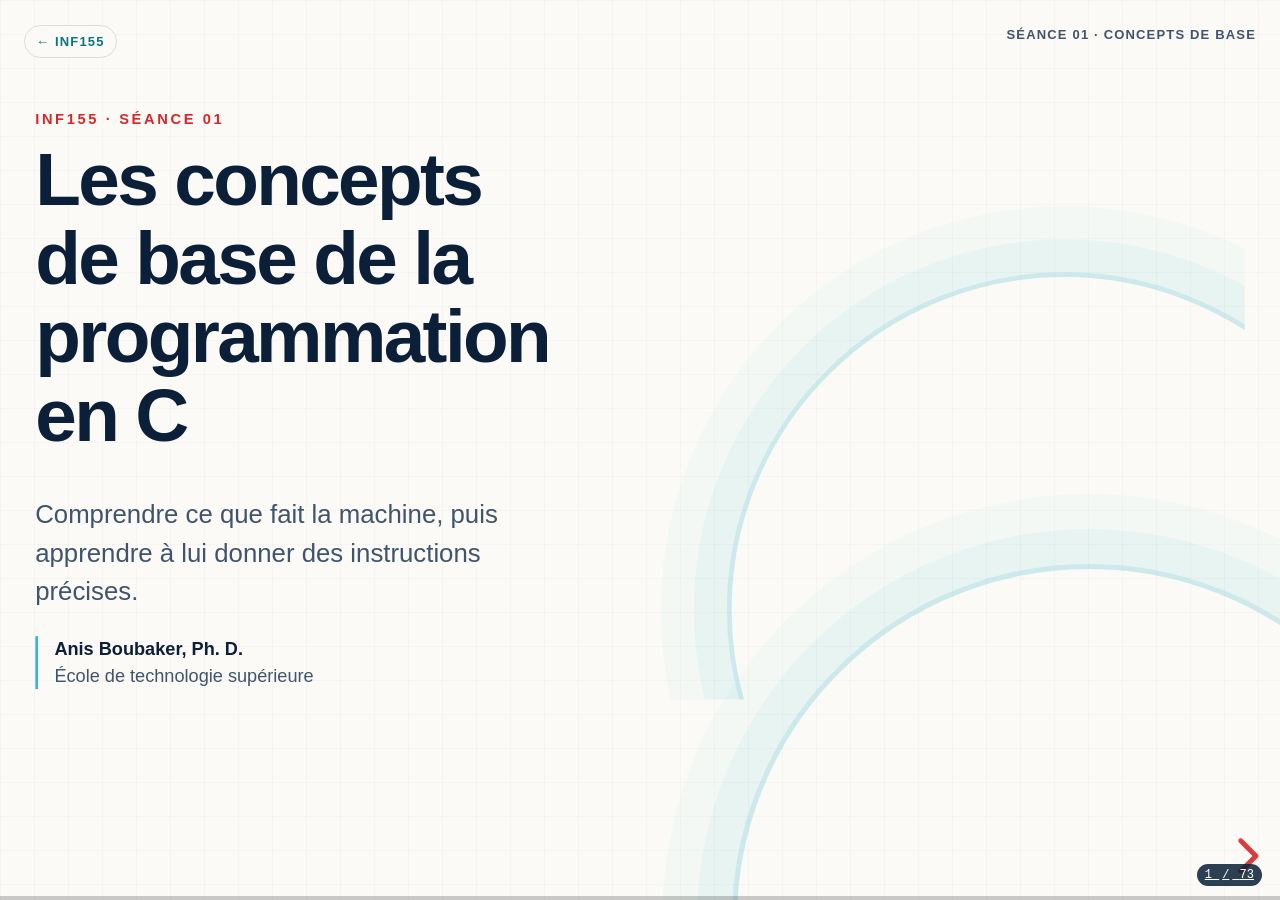
==== diapos/cours01/index.html @ be9556c0 "Publier les diapositives INF155 avec Reveal.js" ====
<!doctype html>
<html lang="fr-CA">
  <head>
    <meta charset="utf-8">
    <meta name="viewport" content="width=device-width, initial-scale=1.0, maximum-scale=1.0, user-scalable=no">
    <meta name="description" content="INF155 — Séance 1 : concepts de base de la programmation en C.">
    <title>INF155 · Séance 1 · Concepts de base</title>

    <link rel="stylesheet" href="../../vendor/reveal/reset.css">
    <link rel="stylesheet" href="../../vendor/reveal/reveal.css">
    <link rel="stylesheet" href="../../vendor/reveal/plugin/highlight/monokai.css">
    <link rel="stylesheet" href="../../css/inf155.css">
  </head>
  <body class="deck-shell" data-course="INF155" data-session="Séance 1">
    <div class="reveal">
      <a class="deck-home" href="../../" aria-label="Retour à la liste des cours">
        <span aria-hidden="true">←</span> INF155
      </a>
      <div class="deck-label" aria-hidden="true">Séance 01 · Concepts de base</div>

      <div class="slides">
        <section data-markdown="slides/00-introduction.md" data-separator="^\r?\n---\r?\n$" data-separator-vertical="$x" data-separator-notes="^Notes?:"></section>
        <section data-markdown="slides/01-architecture.md" data-separator="^\r?\n---\r?\n$" data-separator-vertical="$x" data-separator-notes="^Notes?:"></section>
        <section data-markdown="slides/02-programmes.md" data-separator="^\r?\n---\r?\n$" data-separator-vertical="$x" data-separator-notes="^Notes?:"></section>
        <section data-markdown="slides/03-premier-programme.md" data-separator="^\r?\n---\r?\n$" data-separator-vertical="$x" data-separator-notes="^Notes?:"></section>
        <section data-markdown="slides/04-preprocesseur-commentaires.md" data-separator="^\r?\n---\r?\n$" data-separator-vertical="$x" data-separator-notes="^Notes?:"></section>
        <section data-markdown="slides/05-variables-types.md" data-separator="^\r?\n---\r?\n$" data-separator-vertical="$x" data-separator-notes="^Notes?:"></section>
        <section data-markdown="slides/06-entrees-sorties.md" data-separator="^\r?\n---\r?\n$" data-separator-vertical="$x" data-separator-notes="^Notes?:"></section>
      </div>
    </div>

    <script src="../../vendor/reveal/reveal.js"></script>
    <script src="../../vendor/reveal/plugin/markdown/markdown.js"></script>
    <script src="../../vendor/reveal/plugin/highlight/highlight.js"></script>
    <script src="../../vendor/reveal/plugin/notes/notes.js"></script>
    <script src="../../vendor/reveal/plugin/search/search.js"></script>
    <script src="../../vendor/reveal/plugin/zoom/zoom.js"></script>
    <script src="../../js/inf155.js"></script>
  </body>
</html>
---- vendor/reveal/reveal.css ----
/*!
* reveal.js 4.4.0
* https://revealjs.com
* MIT licensed
*
* Copyright (C) 2011-2023 Hakim El Hattab, https://hakim.se
*/
.reveal .r-stretch,.reveal .stretch{max-width:none;max-height:none}.reveal pre.r-stretch code,.reveal pre.stretch code{height:100%;max-height:100%;box-sizing:border-box}.reveal .r-fit-text{display:inline-block;white-space:nowrap}.reveal .r-stack{display:grid}.reveal .r-stack>*{grid-area:1/1;margin:auto}.reveal .r-hstack,.reveal .r-vstack{display:flex}.reveal .r-hstack img,.reveal .r-hstack video,.reveal .r-vstack img,.reveal .r-vstack video{min-width:0;min-height:0;object-fit:contain}.reveal .r-vstack{flex-direction:column;align-items:center;justify-content:center}.reveal .r-hstack{flex-direction:row;align-items:center;justify-content:center}.reveal .items-stretch{align-items:stretch}.reveal .items-start{align-items:flex-start}.reveal .items-center{align-items:center}.reveal .items-end{align-items:flex-end}.reveal .justify-between{justify-content:space-between}.reveal .justify-around{justify-content:space-around}.reveal .justify-start{justify-content:flex-start}.reveal .justify-center{justify-content:center}.reveal .justify-end{justify-content:flex-end}html.reveal-full-page{width:100%;height:100%;height:100vh;height:calc(var(--vh,1vh) * 100);overflow:hidden}.reveal-viewport{height:100%;overflow:hidden;position:relative;line-height:1;margin:0;background-color:#fff;color:#000}.reveal-viewport:fullscreen{top:0!important;left:0!important;width:100%!important;height:100%!important;transform:none!important}.reveal .slides section .fragment{opacity:0;visibility:hidden;transition:all .2s ease;will-change:opacity}.reveal .slides section .fragment.visible{opacity:1;visibility:inherit}.reveal .slides section .fragment.disabled{transition:none}.reveal .slides section .fragment.grow{opacity:1;visibility:inherit}.reveal .slides section .fragment.grow.visible{transform:scale(1.3)}.reveal .slides section .fragment.shrink{opacity:1;visibility:inherit}.reveal .slides section .fragment.shrink.visible{transform:scale(.7)}.reveal .slides section .fragment.zoom-in{transform:scale(.1)}.reveal .slides section .fragment.zoom-in.visible{transform:none}.reveal .slides section .fragment.fade-out{opacity:1;visibility:inherit}.reveal .slides section .fragment.fade-out.visible{opacity:0;visibility:hidden}.reveal .slides section .fragment.semi-fade-out{opacity:1;visibility:inherit}.reveal .slides section .fragment.semi-fade-out.visible{opacity:.5;visibility:inherit}.reveal .slides section .fragment.strike{opacity:1;visibility:inherit}.reveal .slides section .fragment.strike.visible{text-decoration:line-through}.reveal .slides section .fragment.fade-up{transform:translate(0,40px)}.reveal .slides section .fragment.fade-up.visible{transform:translate(0,0)}.reveal .slides section .fragment.fade-down{transform:translate(0,-40px)}.reveal .slides section .fragment.fade-down.visible{transform:translate(0,0)}.reveal .slides section .fragment.fade-right{transform:translate(-40px,0)}.reveal .slides section .fragment.fade-right.visible{transform:translate(0,0)}.reveal .slides section .fragment.fade-left{transform:translate(40px,0)}.reveal .slides section .fragment.fade-left.visible{transform:translate(0,0)}.reveal .slides section .fragment.current-visible,.reveal .slides section .fragment.fade-in-then-out{opacity:0;visibility:hidden}.reveal .slides section .fragment.current-visible.current-fragment,.reveal .slides section .fragment.fade-in-then-out.current-fragment{opacity:1;visibility:inherit}.reveal .slides section .fragment.fade-in-then-semi-out{opacity:0;visibility:hidden}.reveal .slides section .fragment.fade-in-then-semi-out.visible{opacity:.5;visibility:inherit}.reveal .slides section .fragment.fade-in-then-semi-out.current-fragment{opacity:1;visibility:inherit}.reveal .slides section .fragment.highlight-blue,.reveal .slides section .fragment.highlight-current-blue,.reveal .slides section .fragment.highlight-current-green,.reveal .slides section .fragment.highlight-current-red,.reveal .slides section .fragment.highlight-green,.reveal .slides section .fragment.highlight-red{opacity:1;visibility:inherit}.reveal .slides section .fragment.highlight-red.visible{color:#ff2c2d}.reveal .slides section .fragment.highlight-green.visible{color:#17ff2e}.reveal .slides section .fragment.highlight-blue.visible{color:#1b91ff}.reveal .slides section .fragment.highlight-current-red.current-fragment{color:#ff2c2d}.reveal .slides section .fragment.highlight-current-green.current-fragment{color:#17ff2e}.reveal .slides section .fragment.highlight-current-blue.current-fragment{color:#1b91ff}.reveal:after{content:"";font-style:italic}.reveal iframe{z-index:1}.reveal a{position:relative}@keyframes bounce-right{0%,10%,25%,40%,50%{transform:translateX(0)}20%{transform:translateX(10px)}30%{transform:translateX(-5px)}}@keyframes bounce-left{0%,10%,25%,40%,50%{transform:translateX(0)}20%{transform:translateX(-10px)}30%{transform:translateX(5px)}}@keyframes bounce-down{0%,10%,25%,40%,50%{transform:translateY(0)}20%{transform:translateY(10px)}30%{transform:translateY(-5px)}}.reveal .controls{display:none;position:absolute;top:auto;bottom:12px;right:12px;left:auto;z-index:11;color:#000;pointer-events:none;font-size:10px}.reveal .controls button{position:absolute;padding:0;background-color:transparent;border:0;outline:0;cursor:pointer;color:currentColor;transform:scale(.9999);transition:color .2s ease,opacity .2s ease,transform .2s ease;z-index:2;pointer-events:auto;font-size:inherit;visibility:hidden;opacity:0;-webkit-appearance:none;-webkit-tap-highlight-color:transparent}.reveal .controls .controls-arrow:after,.reveal .controls .controls-arrow:before{content:"";position:absolute;top:0;left:0;width:2.6em;height:.5em;border-radius:.25em;background-color:currentColor;transition:all .15s ease,background-color .8s ease;transform-origin:.2em 50%;will-change:transform}.reveal .controls .controls-arrow{position:relative;width:3.6em;height:3.6em}.reveal .controls .controls-arrow:before{transform:translateX(.5em) translateY(1.55em) rotate(45deg)}.reveal .controls .controls-arrow:after{transform:translateX(.5em) translateY(1.55em) rotate(-45deg)}.reveal .controls .controls-arrow:hover:before{transform:translateX(.5em) translateY(1.55em) rotate(40deg)}.reveal .controls .controls-arrow:hover:after{transform:translateX(.5em) translateY(1.55em) rotate(-40deg)}.reveal .controls .controls-arrow:active:before{transform:translateX(.5em) translateY(1.55em) rotate(36deg)}.reveal .controls .controls-arrow:active:after{transform:translateX(.5em) translateY(1.55em) rotate(-36deg)}.reveal .controls .navigate-left{right:6.4em;bottom:3.2em;transform:translateX(-10px)}.reveal .controls .navigate-left.highlight{animation:bounce-left 2s 50 both ease-out}.reveal .controls .navigate-right{right:0;bottom:3.2em;transform:translateX(10px)}.reveal .controls .navigate-right .controls-arrow{transform:rotate(180deg)}.reveal .controls .navigate-right.highlight{animation:bounce-right 2s 50 both ease-out}.reveal .controls .navigate-up{right:3.2em;bottom:6.4em;transform:translateY(-10px)}.reveal .controls .navigate-up .controls-arrow{transform:rotate(90deg)}.reveal .controls .navigate-down{right:3.2em;bottom:-1.4em;padding-bottom:1.4em;transform:translateY(10px)}.reveal .controls .navigate-down .controls-arrow{transform:rotate(-90deg)}.reveal .controls .navigate-down.highlight{animation:bounce-down 2s 50 both ease-out}.reveal .controls[data-controls-back-arrows=faded] .navigate-up.enabled{opacity:.3}.reveal .controls[data-controls-back-arrows=faded] .navigate-up.enabled:hover{opacity:1}.reveal .controls[data-controls-back-arrows=hidden] .navigate-up.enabled{opacity:0;visibility:hidden}.reveal .controls .enabled{visibility:visible;opacity:.9;cursor:pointer;transform:none}.reveal .controls .enabled.fragmented{opacity:.5}.reveal .controls .enabled.fragmented:hover,.reveal .controls .enabled:hover{opacity:1}.reveal:not(.rtl) .controls[data-controls-back-arrows=faded] .navigate-left.enabled{opacity:.3}.reveal:not(.rtl) .controls[data-controls-back-arrows=faded] .navigate-left.enabled:hover{opacity:1}.reveal:not(.rtl) .controls[data-controls-back-arrows=hidden] .navigate-left.enabled{opacity:0;visibility:hidden}.reveal.rtl .controls[data-controls-back-arrows=faded] .navigate-right.enabled{opacity:.3}.reveal.rtl .controls[data-controls-back-arrows=faded] .navigate-right.enabled:hover{opacity:1}.reveal.rtl .controls[data-controls-back-arrows=hidden] .navigate-right.enabled{opacity:0;visibility:hidden}.reveal[data-navigation-mode=linear].has-horizontal-slides .navigate-down,.reveal[data-navigation-mode=linear].has-horizontal-slides .navigate-up{display:none}.reveal:not(.has-vertical-slides) .controls .navigate-left,.reveal[data-navigation-mode=linear].has-horizontal-slides .navigate-left{bottom:1.4em;right:5.5em}.reveal:not(.has-vertical-slides) .controls .navigate-right,.reveal[data-navigation-mode=linear].has-horizontal-slides .navigate-right{bottom:1.4em;right:.5em}.reveal:not(.has-horizontal-slides) .controls .navigate-up{right:1.4em;bottom:5em}.reveal:not(.has-horizontal-slides) .controls .navigate-down{right:1.4em;bottom:.5em}.reveal.has-dark-background .controls{color:#fff}.reveal.has-light-background .controls{color:#000}.reveal.no-hover .controls .controls-arrow:active:before,.reveal.no-hover .controls .controls-arrow:hover:before{transform:translateX(.5em) translateY(1.55em) rotate(45deg)}.reveal.no-hover .controls .controls-arrow:active:after,.reveal.no-hover .controls .controls-arrow:hover:after{transform:translateX(.5em) translateY(1.55em) rotate(-45deg)}@media screen and (min-width:500px){.reveal .controls[data-controls-layout=edges]{top:0;right:0;bottom:0;left:0}.reveal .controls[data-controls-layout=edges] .navigate-down,.reveal .controls[data-controls-layout=edges] .navigate-left,.reveal .controls[data-controls-layout=edges] .navigate-right,.reveal .controls[data-controls-layout=edges] .navigate-up{bottom:auto;right:auto}.reveal .controls[data-controls-layout=edges] .navigate-left{top:50%;left:.8em;margin-top:-1.8em}.reveal .controls[data-controls-layout=edges] .navigate-right{top:50%;right:.8em;margin-top:-1.8em}.reveal .controls[data-controls-layout=edges] .navigate-up{top:.8em;left:50%;margin-left:-1.8em}.reveal .controls[data-controls-layout=edges] .navigate-down{bottom:-.3em;left:50%;margin-left:-1.8em}}.reveal .progress{position:absolute;display:none;height:3px;width:100%;bottom:0;left:0;z-index:10;background-color:rgba(0,0,0,.2);color:#fff}.reveal .progress:after{content:"";display:block;position:absolute;height:10px;width:100%;top:-10px}.reveal .progress span{display:block;height:100%;width:100%;background-color:currentColor;transition:transform .8s cubic-bezier(.26,.86,.44,.985);transform-origin:0 0;transform:scaleX(0)}.reveal .slide-number{position:absolute;display:block;right:8px;bottom:8px;z-index:31;font-family:Helvetica,sans-serif;font-size:12px;line-height:1;color:#fff;background-color:rgba(0,0,0,.4);padding:5px}.reveal .slide-number a{color:currentColor}.reveal .slide-number-delimiter{margin:0 3px}.reveal{position:relative;width:100%;height:100%;overflow:hidden;touch-action:pinch-zoom}.reveal.embedded{touch-action:pan-y}.reveal .slides{position:absolute;width:100%;height:100%;top:0;right:0;bottom:0;left:0;margin:auto;pointer-events:none;overflow:visible;z-index:1;text-align:center;perspective:600px;perspective-origin:50% 40%}.reveal .slides>section{perspective:600px}.reveal .slides>section,.reveal .slides>section>section{display:none;position:absolute;width:100%;pointer-events:auto;z-index:10;transform-style:flat;transition:transform-origin .8s cubic-bezier(.26,.86,.44,.985),transform .8s cubic-bezier(.26,.86,.44,.985),visibility .8s cubic-bezier(.26,.86,.44,.985),opacity .8s cubic-bezier(.26,.86,.44,.985)}.reveal[data-transition-speed=fast] .slides section{transition-duration:.4s}.reveal[data-transition-speed=slow] .slides section{transition-duration:1.2s}.reveal .slides section[data-transition-speed=fast]{transition-duration:.4s}.reveal .slides section[data-transition-speed=slow]{transition-duration:1.2s}.reveal .slides>section.stack{padding-top:0;padding-bottom:0;pointer-events:none;height:100%}.reveal .slides>section.present,.reveal .slides>section>section.present{display:block;z-index:11;opacity:1}.reveal .slides>section:empty,.reveal .slides>section>section:empty,.reveal .slides>section>section[data-background-interactive],.reveal .slides>section[data-background-interactive]{pointer-events:none}.reveal.center,.reveal.center .slides,.reveal.center .slides section{min-height:0!important}.reveal .slides>section:not(.present),.reveal .slides>section>section:not(.present){pointer-events:none}.reveal.overview .slides>section,.reveal.overview .slides>section>section{pointer-events:auto}.reveal .slides>section.future,.reveal .slides>section.future>section,.reveal .slides>section.past,.reveal .slides>section.past>section,.reveal .slides>section>section.future,.reveal .slides>section>section.past{opacity:0}.reveal .slides>section[data-transition=slide].past,.reveal .slides>section[data-transition~=slide-out].past,.reveal.slide .slides>section:not([data-transition]).past{transform:translate(-150%,0)}.reveal .slides>section[data-transition=slide].future,.reveal .slides>section[data-transition~=slide-in].future,.reveal.slide .slides>section:not([data-transition]).future{transform:translate(150%,0)}.reveal .slides>section>section[data-transition=slide].past,.reveal .slides>section>section[data-transition~=slide-out].past,.reveal.slide .slides>section>section:not([data-transition]).past{transform:translate(0,-150%)}.reveal .slides>section>section[data-transition=slide].future,.reveal .slides>section>section[data-transition~=slide-in].future,.reveal.slide .slides>section>section:not([data-transition]).future{transform:translate(0,150%)}.reveal .slides>section[data-transition=linear].past,.reveal .slides>section[data-transition~=linear-out].past,.reveal.linear .slides>section:not([data-transition]).past{transform:translate(-150%,0)}.reveal .slides>section[data-transition=linear].future,.reveal .slides>section[data-transition~=linear-in].future,.reveal.linear .slides>section:not([data-transition]).future{transform:translate(150%,0)}.reveal .slides>section>section[data-transition=linear].past,.reveal .slides>section>section[data-transition~=linear-out].past,.reveal.linear .slides>section>section:not([data-transition]).past{transform:translate(0,-150%)}.reveal .slides>section>section[data-transition=linear].future,.reveal .slides>section>section[data-transition~=linear-in].future,.reveal.linear .slides>section>section:not([data-transition]).future{transform:translate(0,150%)}.reveal .slides section[data-transition=default].stack,.reveal.default .slides section.stack{transform-style:preserve-3d}.reveal .slides>section[data-transition=default].past,.reveal .slides>section[data-transition~=default-out].past,.reveal.default .slides>section:not([data-transition]).past{transform:translate3d(-100%,0,0) rotateY(-90deg) translate3d(-100%,0,0)}.reveal .slides>section[data-transition=default].future,.reveal .slides>section[data-transition~=default-in].future,.reveal.default .slides>section:not([data-transition]).future{transform:translate3d(100%,0,0) rotateY(90deg) translate3d(100%,0,0)}.reveal .slides>section>section[data-transition=default].past,.reveal .slides>section>section[data-transition~=default-out].past,.reveal.default .slides>section>section:not([data-transition]).past{transform:translate3d(0,-300px,0) rotateX(70deg) translate3d(0,-300px,0)}.reveal .slides>section>section[data-transition=default].future,.reveal .slides>section>section[data-transition~=default-in].future,.reveal.default .slides>section>section:not([data-transition]).future{transform:translate3d(0,300px,0) rotateX(-70deg) translate3d(0,300px,0)}.reveal .slides section[data-transition=convex].stack,.reveal.convex .slides section.stack{transform-style:preserve-3d}.reveal .slides>section[data-transition=convex].past,.reveal .slides>section[data-transition~=convex-out].past,.reveal.convex .slides>section:not([data-transition]).past{transform:translate3d(-100%,0,0) rotateY(-90deg) translate3d(-100%,0,0)}.reveal .slides>section[data-transition=convex].future,.reveal .slides>section[data-transition~=convex-in].future,.reveal.convex .slides>section:not([data-transition]).future{transform:translate3d(100%,0,0) rotateY(90deg) translate3d(100%,0,0)}.reveal .slides>section>section[data-transition=convex].past,.reveal .slides>section>section[data-transition~=convex-out].past,.reveal.convex .slides>section>section:not([data-transition]).past{transform:translate3d(0,-300px,0) rotateX(70deg) translate3d(0,-300px,0)}.reveal .slides>section>section[data-transition=convex].future,.reveal .slides>section>section[data-transition~=convex-in].future,.reveal.convex .slides>section>section:not([data-transition]).future{transform:translate3d(0,300px,0) rotateX(-70deg) translate3d(0,300px,0)}.reveal .slides section[data-transition=concave].stack,.reveal.concave .slides section.stack{transform-style:preserve-3d}.reveal .slides>section[data-transition=concave].past,.reveal .slides>section[data-transition~=concave-out].past,.reveal.concave .slides>section:not([data-transition]).past{transform:translate3d(-100%,0,0) rotateY(90deg) translate3d(-100%,0,0)}.reveal .slides>section[data-transition=concave].future,.reveal .slides>section[data-transition~=concave-in].future,.reveal.concave .slides>section:not([data-transition]).future{transform:translate3d(100%,0,0) rotateY(-90deg) translate3d(100%,0,0)}.reveal .slides>section>section[data-transition=concave].past,.reveal .slides>section>section[data-transition~=concave-out].past,.reveal.concave .slides>section>section:not([data-transition]).past{transform:translate3d(0,-80%,0) rotateX(-70deg) translate3d(0,-80%,0)}.reveal .slides>section>section[data-transition=concave].future,.reveal .slides>section>section[data-transition~=concave-in].future,.reveal.concave .slides>section>section:not([data-transition]).future{transform:translate3d(0,80%,0) rotateX(70deg) translate3d(0,80%,0)}.reveal .slides section[data-transition=zoom],.reveal.zoom .slides section:not([data-transition]){transition-timing-function:ease}.reveal .slides>section[data-transition=zoom].past,.reveal .slides>section[data-transition~=zoom-out].past,.reveal.zoom .slides>section:not([data-transition]).past{visibility:hidden;transform:scale(16)}.reveal .slides>section[data-transition=zoom].future,.reveal .slides>section[data-transition~=zoom-in].future,.reveal.zoom .slides>section:not([data-transition]).future{visibility:hidden;transform:scale(.2)}.reveal .slides>section>section[data-transition=zoom].past,.reveal .slides>section>section[data-transition~=zoom-out].past,.reveal.zoom .slides>section>section:not([data-transition]).past{transform:scale(16)}.reveal .slides>section>section[data-transition=zoom].future,.reveal .slides>section>section[data-transition~=zoom-in].future,.reveal.zoom .slides>section>section:not([data-transition]).future{transform:scale(.2)}.reveal.cube .slides{perspective:1300px}.reveal.cube .slides section{padding:30px;min-height:700px;backface-visibility:hidden;box-sizing:border-box;transform-style:preserve-3d}.reveal.center.cube .slides section{min-height:0}.reveal.cube .slides section:not(.stack):before{content:"";position:absolute;display:block;width:100%;height:100%;left:0;top:0;background:rgba(0,0,0,.1);border-radius:4px;transform:translateZ(-20px)}.reveal.cube .slides section:not(.stack):after{content:"";position:absolute;display:block;width:90%;height:30px;left:5%;bottom:0;background:0 0;z-index:1;border-radius:4px;box-shadow:0 95px 25px rgba(0,0,0,.2);transform:translateZ(-90px) rotateX(65deg)}.reveal.cube .slides>section.stack{padding:0;background:0 0}.reveal.cube .slides>section.past{transform-origin:100% 0;transform:translate3d(-100%,0,0) rotateY(-90deg)}.reveal.cube .slides>section.future{transform-origin:0 0;transform:translate3d(100%,0,0) rotateY(90deg)}.reveal.cube .slides>section>section.past{transform-origin:0 100%;transform:translate3d(0,-100%,0) rotateX(90deg)}.reveal.cube .slides>section>section.future{transform-origin:0 0;transform:translate3d(0,100%,0) rotateX(-90deg)}.reveal.page .slides{perspective-origin:0 50%;perspective:3000px}.reveal.page .slides section{padding:30px;min-height:700px;box-sizing:border-box;transform-style:preserve-3d}.reveal.page .slides section.past{z-index:12}.reveal.page .slides section:not(.stack):before{content:"";position:absolute;display:block;width:100%;height:100%;left:0;top:0;background:rgba(0,0,0,.1);transform:translateZ(-20px)}.reveal.page .slides section:not(.stack):after{content:"";position:absolute;display:block;width:90%;height:30px;left:5%;bottom:0;background:0 0;z-index:1;border-radius:4px;box-shadow:0 95px 25px rgba(0,0,0,.2);-webkit-transform:translateZ(-90px) rotateX(65deg)}.reveal.page .slides>section.stack{padding:0;background:0 0}.reveal.page .slides>section.past{transform-origin:0 0;transform:translate3d(-40%,0,0) rotateY(-80deg)}.reveal.page .slides>section.future{transform-origin:100% 0;transform:translate3d(0,0,0)}.reveal.page .slides>section>section.past{transform-origin:0 0;transform:translate3d(0,-40%,0) rotateX(80deg)}.reveal.page .slides>section>section.future{transform-origin:0 100%;transform:translate3d(0,0,0)}.reveal .slides section[data-transition=fade],.reveal.fade .slides section:not([data-transition]),.reveal.fade .slides>section>section:not([data-transition]){transform:none;transition:opacity .5s}.reveal.fade.overview .slides section,.reveal.fade.overview .slides>section>section{transition:none}.reveal .slides section[data-transition=none],.reveal.none .slides section:not([data-transition]){transform:none;transition:none}.reveal .pause-overlay{position:absolute;top:0;left:0;width:100%;height:100%;background:#000;visibility:hidden;opacity:0;z-index:100;transition:all 1s ease}.reveal .pause-overlay .resume-button{position:absolute;bottom:20px;right:20px;color:#ccc;border-radius:2px;padding:6px 14px;border:2px solid #ccc;font-size:16px;background:0 0;cursor:pointer}.reveal .pause-overlay .resume-button:hover{color:#fff;border-color:#fff}.reveal.paused .pause-overlay{visibility:visible;opacity:1}.reveal .no-transition,.reveal .no-transition *,.reveal .slides.disable-slide-transitions section{transition:none!important}.reveal .slides.disable-slide-transitions section{transform:none!important}.reveal .backgrounds{position:absolute;width:100%;height:100%;top:0;left:0;perspective:600px}.reveal .slide-background{display:none;position:absolute;width:100%;height:100%;opacity:0;visibility:hidden;overflow:hidden;background-color:rgba(0,0,0,0);transition:all .8s cubic-bezier(.26,.86,.44,.985)}.reveal .slide-background-content{position:absolute;width:100%;height:100%;background-position:50% 50%;background-repeat:no-repeat;background-size:cover}.reveal .slide-background.stack{display:block}.reveal .slide-background.present{opacity:1;visibility:visible;z-index:2}.print-pdf .reveal .slide-background{opacity:1!important;visibility:visible!important}.reveal .slide-background video{position:absolute;width:100%;height:100%;max-width:none;max-height:none;top:0;left:0;object-fit:cover}.reveal .slide-background[data-background-size=contain] video{object-fit:contain}.reveal>.backgrounds .slide-background[data-background-transition=none],.reveal[data-background-transition=none]>.backgrounds .slide-background:not([data-background-transition]){transition:none}.reveal>.backgrounds .slide-background[data-background-transition=slide],.reveal[data-background-transition=slide]>.backgrounds .slide-background:not([data-background-transition]){opacity:1}.reveal>.backgrounds .slide-background.past[data-background-transition=slide],.reveal[data-background-transition=slide]>.backgrounds .slide-background.past:not([data-background-transition]){transform:translate(-100%,0)}.reveal>.backgrounds .slide-background.future[data-background-transition=slide],.reveal[data-background-transition=slide]>.backgrounds .slide-background.future:not([data-background-transition]){transform:translate(100%,0)}.reveal>.backgrounds .slide-background>.slide-background.past[data-background-transition=slide],.reveal[data-background-transition=slide]>.backgrounds .slide-background>.slide-background.past:not([data-background-transition]){transform:translate(0,-100%)}.reveal>.backgrounds .slide-background>.slide-background.future[data-background-transition=slide],.reveal[data-background-transition=slide]>.backgrounds .slide-background>.slide-background.future:not([data-background-transition]){transform:translate(0,100%)}.reveal>.backgrounds .slide-background.past[data-background-transition=convex],.reveal[data-background-transition=convex]>.backgrounds .slide-background.past:not([data-background-transition]){opacity:0;transform:translate3d(-100%,0,0) rotateY(-90deg) translate3d(-100%,0,0)}.reveal>.backgrounds .slide-background.future[data-background-transition=convex],.reveal[data-background-transition=convex]>.backgrounds .slide-background.future:not([data-background-transition]){opacity:0;transform:translate3d(100%,0,0) rotateY(90deg) translate3d(100%,0,0)}.reveal>.backgrounds .slide-background>.slide-background.past[data-background-transition=convex],.reveal[data-background-transition=convex]>.backgrounds .slide-background>.slide-background.past:not([data-background-transition]){opacity:0;transform:translate3d(0,-100%,0) rotateX(90deg) translate3d(0,-100%,0)}.reveal>.backgrounds .slide-background>.slide-background.future[data-background-transition=convex],.reveal[data-background-transition=convex]>.backgrounds .slide-background>.slide-background.future:not([data-background-transition]){opacity:0;transform:translate3d(0,100%,0) rotateX(-90deg) translate3d(0,100%,0)}.reveal>.backgrounds .slide-background.past[data-background-transition=concave],.reveal[data-background-transition=concave]>.backgrounds .slide-background.past:not([data-background-transition]){opacity:0;transform:translate3d(-100%,0,0) rotateY(90deg) translate3d(-100%,0,0)}.reveal>.backgrounds .slide-background.future[data-background-transition=concave],.reveal[data-background-transition=concave]>.backgrounds .slide-background.future:not([data-background-transition]){opacity:0;transform:translate3d(100%,0,0) rotateY(-90deg) translate3d(100%,0,0)}.reveal>.backgrounds .slide-background>.slide-background.past[data-background-transition=concave],.reveal[data-background-transition=concave]>.backgrounds .slide-background>.slide-background.past:not([data-background-transition]){opacity:0;transform:translate3d(0,-100%,0) rotateX(-90deg) translate3d(0,-100%,0)}.reveal>.backgrounds .slide-background>.slide-background.future[data-background-transition=concave],.reveal[data-background-transition=concave]>.backgrounds .slide-background>.slide-background.future:not([data-background-transition]){opacity:0;transform:translate3d(0,100%,0) rotateX(90deg) translate3d(0,100%,0)}.reveal>.backgrounds .slide-background[data-background-transition=zoom],.reveal[data-background-transition=zoom]>.backgrounds .slide-background:not([data-background-transition]){transition-timing-function:ease}.reveal>.backgrounds .slide-background.past[data-background-transition=zoom],.reveal[data-background-transition=zoom]>.backgrounds .slide-background.past:not([data-background-transition]){opacity:0;visibility:hidden;transform:scale(16)}.reveal>.backgrounds .slide-background.future[data-background-transition=zoom],.reveal[data-background-transition=zoom]>.backgrounds .slide-background.future:not([data-background-transition]){opacity:0;visibility:hidden;transform:scale(.2)}.reveal>.backgrounds .slide-background>.slide-background.past[data-background-transition=zoom],.reveal[data-background-transition=zoom]>.backgrounds .slide-background>.slide-background.past:not([data-background-transition]){opacity:0;visibility:hidden;transform:scale(16)}.reveal>.backgrounds .slide-background>.slide-background.future[data-background-transition=zoom],.reveal[data-background-transition=zoom]>.backgrounds .slide-background>.slide-background.future:not([data-background-transition]){opacity:0;visibility:hidden;transform:scale(.2)}.reveal[data-transition-speed=fast]>.backgrounds .slide-background{transition-duration:.4s}.reveal[data-transition-speed=slow]>.backgrounds .slide-background{transition-duration:1.2s}.reveal [data-auto-animate-target^=unmatched]{will-change:opacity}.reveal section[data-auto-animate]:not(.stack):not([data-auto-animate=running]) [data-auto-animate-target^=unmatched]{opacity:0}.reveal.overview{perspective-origin:50% 50%;perspective:700px}.reveal.overview .slides{-moz-transform-style:preserve-3d}.reveal.overview .slides section{height:100%;top:0!important;opacity:1!important;overflow:hidden;visibility:visible!important;cursor:pointer;box-sizing:border-box}.reveal.overview .slides section.present,.reveal.overview .slides section:hover{outline:10px solid rgba(150,150,150,.4);outline-offset:10px}.reveal.overview .slides section .fragment{opacity:1;transition:none}.reveal.overview .slides section:after,.reveal.overview .slides section:before{display:none!important}.reveal.overview .slides>section.stack{padding:0;top:0!important;background:0 0;outline:0;overflow:visible}.reveal.overview .backgrounds{perspective:inherit;-moz-transform-style:preserve-3d}.reveal.overview .backgrounds .slide-background{opacity:1;visibility:visible;outline:10px solid rgba(150,150,150,.1);outline-offset:10px}.reveal.overview .backgrounds .slide-background.stack{overflow:visible}.reveal.overview .slides section,.reveal.overview-deactivating .slides section{transition:none}.reveal.overview .backgrounds .slide-background,.reveal.overview-deactivating .backgrounds .slide-background{transition:none}.reveal.rtl .slides,.reveal.rtl .slides h1,.reveal.rtl .slides h2,.reveal.rtl .slides h3,.reveal.rtl .slides h4,.reveal.rtl .slides h5,.reveal.rtl .slides h6{direction:rtl;font-family:sans-serif}.reveal.rtl code,.reveal.rtl pre{direction:ltr}.reveal.rtl ol,.reveal.rtl ul{text-align:right}.reveal.rtl .progress span{transform-origin:100% 0}.reveal.has-parallax-background .backgrounds{transition:all .8s ease}.reveal.has-parallax-background[data-transition-speed=fast] .backgrounds{transition-duration:.4s}.reveal.has-parallax-background[data-transition-speed=slow] .backgrounds{transition-duration:1.2s}.reveal>.overlay{position:absolute;top:0;left:0;width:100%;height:100%;z-index:1000;background:rgba(0,0,0,.9);transition:all .3s ease}.reveal>.overlay .spinner{position:absolute;display:block;top:50%;left:50%;width:32px;height:32px;margin:-16px 0 0 -16px;z-index:10;background-image:url([data-uri]%2F%2F%2F6%2Bvr8nJybW1tcDAwOjo6Nvb26ioqKOjo7Ozs%2FLy8vz8%2FAAAAAAAAAAAACH%2FC05FVFNDQVBFMi4wAwEAAAAh%2FhpDcmVhdGVkIHdpdGggYWpheGxvYWQuaW5mbwAh%[base64]%2FV%2FnmOM82XiHRLYKhKP1oZmADdEAAAh%2BQQJCgAAACwAAAAAIAAgAAAE6hDISWlZpOrNp1lGNRSdRpDUolIGw5RUYhhHukqFu8DsrEyqnWThGvAmhVlteBvojpTDDBUEIFwMFBRAmBkSgOrBFZogCASwBDEY%2FCZSg7GSE0gSCjQBMVG023xWBhklAnoEdhQEfyNqMIcKjhRsjEdnezB%2BA4k8gTwJhFuiW4dokXiloUepBAp5qaKpp6%2BHo7aWW54wl7obvEe0kRuoplCGepwSx2jJvqHEmGt6whJpGpfJCHmOoNHKaHx61WiSR92E4lbFoq%2BB6QDtuetcaBPnW6%2BO7wDHpIiK9SaVK5GgV543tzjgGcghAgAh%[base64]%2B%2BG%2Bw48edZPK%2BM6hLJpQg484enXIdQFSS1u6UhksENEQAAIfkECQoAAAAsAAAAACAAIAAABOcQyEmpGKLqzWcZRVUQnZYg1aBSh2GUVEIQ2aQOE%2BG%2BcD4ntpWkZQj1JIiZIogDFFyHI0UxQwFugMSOFIPJftfVAEoZLBbcLEFhlQiqGp1Vd140AUklUN3eCA51C1EWMzMCezCBBmkxVIVHBWd3HHl9JQOIJSdSnJ0TDKChCwUJjoWMPaGqDKannasMo6WnM562R5YluZRwur0wpgqZE7NKUm%2BFNRPIhjBJxKZteWuIBMN4zRMIVIhffcgojwCF117i4nlLnY5ztRLsnOk%2BaV%2BoJY7V7m76PdkS4trKcdg0Zc0tTcKkRAAAIfkECQoAAAAsAAAAACAAIAAABO4QyEkpKqjqzScpRaVkXZWQEximw1BSCUEIlDohrft6cpKCk5xid5MNJTaAIkekKGQkWyKHkvhKsR7ARmitkAYDYRIbUQRQjWBwJRzChi9CRlBcY1UN4g0%[base64]%[base64]%2BE71SRQeyqUToLA7VxF0JDyIQh%2FMVVPMt1ECZlfcjZJ9mIKoaTl1MRIl5o4CUKXOwmyrCInCKqcWtvadL2SYhyASyNDJ0uIiRMDjI0Fd30%2FiI2UA5GSS5UDj2l6NoqgOgN4gksEBgYFf0FDqKgHnyZ9OX8HrgYHdHpcHQULXAS2qKpENRg7eAMLC7kTBaixUYFkKAzWAAnLC7FLVxLWDBLKCwaKTULgEwbLA4hJtOkSBNqITT3xEgfLpBtzE%2FjiuL04RGEBgwWhShRgQExHBAAh%2BQQJCgAAACwAAAAAIAAgAAAE7xDISWlSqerNpyJKhWRdlSAVoVLCWk6JKlAqAavhO9UkUHsqlE6CwO1cRdCQ8iEIfzFVTzLdRAmZX3I2SfZiCqGk5dTESJeaOAlClzsJsqwiJwiqnFrb2nS9kmIcgEsjQydLiIlHehhpejaIjzh9eomSjZR%[base64]%2BE71SRQeyqUToLA7VxF0JDyIQh%[base64]%2BE71SRQeyqUToLA7VxF0JDyIQh%2FMVVPMt1ECZlfcjZJ9mIKoaTl1MRIl5o4CUKXOwmyrCInCKqcWtvadL2SYhyASyNDJ0uIiUd6GAULDJCRiXo1CpGXDJOUjY%2BYip9DhToJA4RBLwMLCwVDfRgbBAaqqoZ1XBMHswsHtxtFaH1iqaoGNgAIxRpbFAgfPQSqpbgGBqUD1wBXeCYp1AYZ19JJOYgH1KwA4UBvQwXUBxPqVD9L3sbp2BNk2xvvFPJd%2BMFCN6HAAIKgNggY0KtEBAAh%[base64]%2BvsYMDAzZQPC9VCNkDWUhGkuE5PxJNwiUK4UfLzOlD4WvzAHaoG9nxPi5d%2BjYUqfAhhykOFwJWiAAAIfkECQoAAAAsAAAAACAAIAAABPAQyElpUqnqzaciSoVkXVUMFaFSwlpOCcMYlErAavhOMnNLNo8KsZsMZItJEIDIFSkLGQoQTNhIsFehRww2CQLKF0tYGKYSg%2BygsZIuNqJksKgbfgIGepNo2cIUB3V1B3IvNiBYNQaDSTtfhhx0CwVPI0UJe0%2Bbm4g5VgcGoqOcnjmjqDSdnhgEoamcsZuXO1aWQy8KAwOAuTYYGwi7w5h%2BKr0SJ8MFihpNbx%2B4Erq7BYBuzsdiH1jCAzoSfl0rVirNbRXlBBlLX%2BBP0XJLAPGzTkAuAOqb0WT5AH7OcdCm5B8TgRwSRKIHQtaLCwg1RAAAOwAAAAAAAAAAAA%3D%3D);visibility:visible;opacity:.6;transition:all .3s ease}.reveal>.overlay header{position:absolute;left:0;top:0;width:100%;padding:5px;z-index:2;box-sizing:border-box}.reveal>.overlay header a{display:inline-block;width:40px;height:40px;line-height:36px;padding:0 10px;float:right;opacity:.6;box-sizing:border-box}.reveal>.overlay header a:hover{opacity:1}.reveal>.overlay header a .icon{display:inline-block;width:20px;height:20px;background-position:50% 50%;background-size:100%;background-repeat:no-repeat}.reveal>.overlay header a.close .icon{background-image:url([data-uri])}.reveal>.overlay header a.external .icon{background-image:url([data-uri])}.reveal>.overlay .viewport{position:absolute;display:flex;top:50px;right:0;bottom:0;left:0}.reveal>.overlay.overlay-preview .viewport iframe{width:100%;height:100%;max-width:100%;max-height:100%;border:0;opacity:0;visibility:hidden;transition:all .3s ease}.reveal>.overlay.overlay-preview.loaded .viewport iframe{opacity:1;visibility:visible}.reveal>.overlay.overlay-preview.loaded .viewport-inner{position:absolute;z-index:-1;left:0;top:45%;width:100%;text-align:center;letter-spacing:normal}.reveal>.overlay.overlay-preview .x-frame-error{opacity:0;transition:opacity .3s ease .3s}.reveal>.overlay.overlay-preview.loaded .x-frame-error{opacity:1}.reveal>.overlay.overlay-preview.loaded .spinner{opacity:0;visibility:hidden;transform:scale(.2)}.reveal>.overlay.overlay-help .viewport{overflow:auto;color:#fff}.reveal>.overlay.overlay-help .viewport .viewport-inner{width:600px;margin:auto;padding:20px 20px 80px 20px;text-align:center;letter-spacing:normal}.reveal>.overlay.overlay-help .viewport .viewport-inner .title{font-size:20px}.reveal>.overlay.overlay-help .viewport .viewport-inner table{border:1px solid #fff;border-collapse:collapse;font-size:16px}.reveal>.overlay.overlay-help .viewport .viewport-inner table td,.reveal>.overlay.overlay-help .viewport .viewport-inner table th{width:200px;padding:14px;border:1px solid #fff;vertical-align:middle}.reveal>.overlay.overlay-help .viewport .viewport-inner table th{padding-top:20px;padding-bottom:20px}.reveal .playback{position:absolute;left:15px;bottom:20px;z-index:30;cursor:pointer;transition:all .4s ease;-webkit-tap-highlight-color:transparent}.reveal.overview .playback{opacity:0;visibility:hidden}.reveal .hljs{min-height:100%}.reveal .hljs table{margin:initial}.reveal .hljs-ln-code,.reveal .hljs-ln-numbers{padding:0;border:0}.reveal .hljs-ln-numbers{opacity:.6;padding-right:.75em;text-align:right;vertical-align:top}.reveal .hljs.has-highlights tr:not(.highlight-line){opacity:.4}.reveal .hljs:not(:first-child).fragment{position:absolute;top:0;left:0;width:100%;box-sizing:border-box}.reveal pre[data-auto-animate-target]{overflow:hidden}.reveal pre[data-auto-animate-target] code{height:100%}.reveal .roll{display:inline-block;line-height:1.2;overflow:hidden;vertical-align:top;perspective:400px;perspective-origin:50% 50%}.reveal .roll:hover{background:0 0;text-shadow:none}.reveal .roll span{display:block;position:relative;padding:0 2px;pointer-events:none;transition:all .4s ease;transform-origin:50% 0;transform-style:preserve-3d;backface-visibility:hidden}.reveal .roll:hover span{background:rgba(0,0,0,.5);transform:translate3d(0,0,-45px) rotateX(90deg)}.reveal .roll span:after{content:attr(data-title);display:block;position:absolute;left:0;top:0;padding:0 2px;backface-visibility:hidden;transform-origin:50% 0;transform:translate3d(0,110%,0) rotateX(-90deg)}.reveal aside.notes{display:none}.reveal .speaker-notes{display:none;position:absolute;width:33.3333333333%;height:100%;top:0;left:100%;padding:14px 18px 14px 18px;z-index:1;font-size:18px;line-height:1.4;border:1px solid rgba(0,0,0,.05);color:#222;background-color:#f5f5f5;overflow:auto;box-sizing:border-box;text-align:left;font-family:Helvetica,sans-serif;-webkit-overflow-scrolling:touch}.reveal .speaker-notes .notes-placeholder{color:#ccc;font-style:italic}.reveal .speaker-notes:focus{outline:0}.reveal .speaker-notes:before{content:"Speaker notes";display:block;margin-bottom:10px;opacity:.5}.reveal.show-notes{max-width:75%;overflow:visible}.reveal.show-notes .speaker-notes{display:block}@media screen and (min-width:1600px){.reveal .speaker-notes{font-size:20px}}@media screen and (max-width:1024px){.reveal.show-notes{border-left:0;max-width:none;max-height:70%;max-height:70vh;overflow:visible}.reveal.show-notes .speaker-notes{top:100%;left:0;width:100%;height:30vh;border:0}}@media screen and (max-width:600px){.reveal.show-notes{max-height:60%;max-height:60vh}.reveal.show-notes .speaker-notes{top:100%;height:40vh}.reveal .speaker-notes{font-size:14px}}.reveal .jump-to-slide{position:absolute;top:15px;left:15px;z-index:30;font-size:32px;-webkit-tap-highlight-color:transparent}.reveal .jump-to-slide-input{background:0 0;padding:8px;font-size:inherit;color:currentColor;border:0}.reveal .jump-to-slide-input::placeholder{color:currentColor;opacity:.5}.reveal.has-dark-background .jump-to-slide-input{color:#fff}.reveal.has-light-background .jump-to-slide-input{color:#222}.reveal .jump-to-slide-input:focus{outline:0}.zoomed .reveal *,.zoomed .reveal :after,.zoomed .reveal :before{backface-visibility:visible!important}.zoomed .reveal .controls,.zoomed .reveal .progress{opacity:0}.zoomed .reveal .roll span{background:0 0}.zoomed .reveal .roll span:after{visibility:hidden}html.print-pdf *{-webkit-print-color-adjust:exact}html.print-pdf{width:100%;height:100%;overflow:visible}html.print-pdf body{margin:0 auto!important;border:0;padding:0;float:none!important;overflow:visible}html.print-pdf .nestedarrow,html.print-pdf .reveal .controls,html.print-pdf .reveal .playback,html.print-pdf .reveal .progress,html.print-pdf .reveal.overview,html.print-pdf .state-background{display:none!important}html.print-pdf .reveal pre code{overflow:hidden!important;font-family:Courier,"Courier New",monospace!important}html.print-pdf .reveal{width:auto!important;height:auto!important;overflow:hidden!important}html.print-pdf .reveal .slides{position:static;width:100%!important;height:auto!important;zoom:1!important;pointer-events:initial;left:auto;top:auto;margin:0!important;padding:0!important;overflow:visible;display:block;perspective:none;perspective-origin:50% 50%}html.print-pdf .reveal .slides .pdf-page{position:relative;overflow:hidden;z-index:1;page-break-after:always}html.print-pdf .reveal .slides section{visibility:visible!important;display:block!important;position:absolute!important;margin:0!important;padding:0!important;box-sizing:border-box!important;min-height:1px;opacity:1!important;transform-style:flat!important;transform:none!important}html.print-pdf .reveal section.stack{position:relative!important;margin:0!important;padding:0!important;page-break-after:avoid!important;height:auto!important;min-height:auto!important}html.print-pdf .reveal img{box-shadow:none}html.print-pdf .reveal .backgrounds{display:none}html.print-pdf .reveal .slide-background{display:block!important;position:absolute;top:0;left:0;width:100%;height:100%;z-index:auto!important}html.print-pdf .reveal.show-notes{max-width:none;max-height:none}html.print-pdf .reveal .speaker-notes-pdf{display:block;width:100%;height:auto;max-height:none;top:auto;right:auto;bottom:auto;left:auto;z-index:100}html.print-pdf .reveal .speaker-notes-pdf[data-layout=separate-page]{position:relative;color:inherit;background-color:transparent;padding:20px;page-break-after:always;border:0}html.print-pdf .reveal .slide-number-pdf{display:block;position:absolute;font-size:14px}html.print-pdf .aria-status{display:none}@media print{html:not(.print-pdf){overflow:visible;width:auto;height:auto}html:not(.print-pdf) body{margin:0;padding:0;overflow:visible}html:not(.print-pdf) .reveal{background:#fff;font-size:20pt}html:not(.print-pdf) .reveal .backgrounds,html:not(.print-pdf) .reveal .controls,html:not(.print-pdf) .reveal .progress,html:not(.print-pdf) .reveal .slide-number,html:not(.print-pdf) .reveal .state-background{display:none!important}html:not(.print-pdf) .reveal li,html:not(.print-pdf) .reveal p,html:not(.print-pdf) .reveal td{font-size:20pt!important;color:#000}html:not(.print-pdf) .reveal h1,html:not(.print-pdf) .reveal h2,html:not(.print-pdf) .reveal h3,html:not(.print-pdf) .reveal h4,html:not(.print-pdf) .reveal h5,html:not(.print-pdf) .reveal h6{color:#000!important;height:auto;line-height:normal;text-align:left;letter-spacing:normal}html:not(.print-pdf) .reveal h1{font-size:28pt!important}html:not(.print-pdf) .reveal h2{font-size:24pt!important}html:not(.print-pdf) .reveal h3{font-size:22pt!important}html:not(.print-pdf) .reveal h4{font-size:22pt!important;font-variant:small-caps}html:not(.print-pdf) .reveal h5{font-size:21pt!important}html:not(.print-pdf) .reveal h6{font-size:20pt!important;font-style:italic}html:not(.print-pdf) .reveal a:link,html:not(.print-pdf) .reveal a:visited{color:#000!important;font-weight:700;text-decoration:underline}html:not(.print-pdf) .reveal div,html:not(.print-pdf) .reveal ol,html:not(.print-pdf) .reveal p,html:not(.print-pdf) .reveal ul{visibility:visible;position:static;width:auto;height:auto;display:block;overflow:visible;margin:0;text-align:left!important}html:not(.print-pdf) .reveal pre,html:not(.print-pdf) .reveal table{margin-left:0;margin-right:0}html:not(.print-pdf) .reveal pre code{padding:20px}html:not(.print-pdf) .reveal blockquote{margin:20px 0}html:not(.print-pdf) .reveal .slides{position:static!important;width:auto!important;height:auto!important;left:0!important;top:0!important;margin-left:0!important;margin-top:0!important;padding:0!important;zoom:1!important;transform:none!important;overflow:visible!important;display:block!important;text-align:left!important;perspective:none;perspective-origin:50% 50%}html:not(.print-pdf) .reveal .slides section{visibility:visible!important;position:static!important;width:auto!important;height:auto!important;display:block!important;overflow:visible!important;left:0!important;top:0!important;margin-left:0!important;margin-top:0!important;padding:60px 20px!important;z-index:auto!important;opacity:1!important;page-break-after:always!important;transform-style:flat!important;transform:none!important;transition:none!important}html:not(.print-pdf) .reveal .slides section.stack{padding:0!important}html:not(.print-pdf) .reveal .slides section:last-of-type{page-break-after:avoid!important}html:not(.print-pdf) .reveal .slides section .fragment{opacity:1!important;visibility:visible!important;transform:none!important}html:not(.print-pdf) .reveal .r-fit-text{white-space:normal!important}html:not(.print-pdf) .reveal section img{display:block;margin:15px 0;background:#fff;border:1px solid #666;box-shadow:none}html:not(.print-pdf) .reveal section small{font-size:.8em}html:not(.print-pdf) .reveal .hljs{max-height:100%;white-space:pre-wrap;word-wrap:break-word;word-break:break-word;font-size:15pt}html:not(.print-pdf) .reveal .hljs .hljs-ln-numbers{white-space:nowrap}html:not(.print-pdf) .reveal .hljs td{font-size:inherit!important;color:inherit!important}}
---- vendor/reveal/plugin/highlight/monokai.css ----
/*
Monokai style - ported by Luigi Maselli - http://grigio.org
*/

.hljs {
  display: block;
  overflow-x: auto;
  padding: 0.5em;
  background: #272822;
  color: #ddd;
}

.hljs-tag,
.hljs-keyword,
.hljs-selector-tag,
.hljs-literal,
.hljs-strong,
.hljs-name {
  color: #f92672;
}

.hljs-code {
  color: #66d9ef;
}

.hljs-class .hljs-title {
  color: white;
}

.hljs-attribute,
.hljs-symbol,
.hljs-regexp,
.hljs-link {
  color: #bf79db;
}

.hljs-string,
.hljs-bullet,
.hljs-subst,
.hljs-title,
.hljs-section,
.hljs-emphasis,
.hljs-type,
.hljs-built_in,
.hljs-builtin-name,
.hljs-selector-attr,
.hljs-selector-pseudo,
.hljs-addition,
.hljs-variable,
.hljs-template-tag,
.hljs-template-variable {
  color: #a6e22e;
}

.hljs-comment,
.hljs-quote,
.hljs-deletion,
.hljs-meta {
  color: #75715e;
}

.hljs-keyword,
.hljs-selector-tag,
.hljs-literal,
.hljs-doctag,
.hljs-title,
.hljs-section,
.hljs-type,
.hljs-selector-id {
  font-weight: bold;
}
---- css/inf155.css ----
:root {
  --ets-red: #d62828;
  --ets-red-dark: #a9151a;
  --ink: #132235;
  --ink-soft: #40546c;
  --navy: #0b2038;
  --navy-light: #173c5e;
  --cyan: #3db5c6;
  --cyan-pale: #dff5f7;
  --paper: #fbfaf7;
  --paper-deep: #f0eee7;
  --line: #d9dee4;
  --code: #101827;
  --success: #16826c;
  --warning: #b45a16;
  --shadow: 0 24px 70px rgba(11, 32, 56, 0.14);
  --font-sans: Inter, Aptos, "Segoe UI", "Helvetica Neue", Arial, sans-serif;
  --font-mono: "SFMono-Regular", Consolas, "Liberation Mono", monospace;
}

* {
  box-sizing: border-box;
}

html,
body {
  min-height: 100%;
}

body {
  margin: 0;
  color: var(--ink);
  font-family: var(--font-sans);
}

/* Page d’accueil */

.site-shell {
  min-height: 100vh;
  display: flex;
  flex-direction: column;
  padding: clamp(1.1rem, 2.8vw, 2.7rem) clamp(1.2rem, 5vw, 5rem) 1.5rem;
  background:
    radial-gradient(circle at 87% 12%, rgba(61, 181, 198, 0.25), transparent 28rem),
    linear-gradient(135deg, #fdfcf9 0%, #f3f7f8 54%, #edf4f6 100%);
}

.site-header,
.site-footer {
  display: flex;
  align-items: center;
  justify-content: space-between;
  gap: 1rem;
}

.site-header p,
.site-footer {
  color: var(--ink-soft);
  font-size: 0.88rem;
  letter-spacing: 0.02em;
}

.brand {
  display: inline-flex;
  align-items: center;
  gap: 0.8rem;
  color: var(--navy);
  font-size: 1.05rem;
  font-weight: 800;
  letter-spacing: 0.13em;
  text-decoration: none;
}

.brand img {
  width: 54px;
  max-height: 38px;
  object-fit: contain;
}

.course-catalog {
  flex: 1;
  width: min(1180px, 100%);
  margin: clamp(3rem, 9vh, 7.5rem) auto clamp(3rem, 8vh, 6rem);
}

.course-list {
  display: grid;
  grid-template-columns: repeat(2, minmax(0, 1fr));
  gap: 1.1rem;
}

.course-card {
  position: relative;
  display: grid;
  grid-template-columns: auto 1fr;
  gap: 0.7rem 1rem;
  padding: clamp(1.5rem, 3vw, 2.25rem);
  overflow: hidden;
  border: 1px solid rgba(11, 32, 56, 0.1);
  border-radius: 1.1rem;
  background: rgba(255, 255, 255, 0.8);
  box-shadow: var(--shadow);
  color: var(--ink);
  text-decoration: none;
}

.course-card--ready {
  transition: transform 180ms ease, box-shadow 180ms ease, border-color 180ms ease;
}

.course-card--ready::after {
  content: "";
  position: absolute;
  inset: auto -3.5rem -5rem auto;
  width: 11rem;
  height: 11rem;
  border-radius: 50%;
  background: var(--cyan-pale);
  z-index: 0;
}

.course-card--ready:hover,
.course-card--ready:focus-visible {
  transform: translateY(-4px);
  border-color: rgba(214, 40, 40, 0.35);
  box-shadow: 0 30px 80px rgba(11, 32, 56, 0.19);
}

.course-number,
.course-state,
.course-card h2,
.course-card p,
.course-action {
  position: relative;
  z-index: 1;
}

.course-number {
  grid-row: 1 / span 3;
  color: var(--ets-red);
  font-size: 1.85rem;
  font-weight: 900;
  line-height: 1;
}

.course-state {
  justify-self: start;
  padding: 0.3rem 0.55rem;
  border-radius: 999px;
  background: var(--cyan-pale);
  color: #126b77;
  font-size: 0.66rem;
  font-weight: 850;
  letter-spacing: 0.12em;
  text-transform: uppercase;
}

.course-card h2 {
  margin: 0.3rem 0 0;
  max-width: 22ch;
  font-size: clamp(1.35rem, 2vw, 1.85rem);
  line-height: 1.12;
}

.course-card p {
  margin: 0;
  color: var(--ink-soft);
  line-height: 1.45;
}

.course-action {
  grid-column: 2;
  margin-top: 0.45rem;
  color: var(--ets-red-dark);
  font-size: 0.86rem;
  font-weight: 800;
}

.course-card--soon {
  box-shadow: none;
  opacity: 0.72;
}

.course-card--soon .course-state {
  background: var(--paper-deep);
  color: var(--ink-soft);
}

.site-footer {
  padding-top: 1.25rem;
  border-top: 1px solid rgba(11, 32, 56, 0.1);
}

/* Présentations Reveal.js */

.deck-shell,
.reveal-viewport {
  background:
    linear-gradient(90deg, rgba(11, 32, 56, 0.025) 1px, transparent 1px),
    linear-gradient(rgba(11, 32, 56, 0.025) 1px, transparent 1px),
    var(--paper);
  background-size: 34px 34px;
}

.reveal {
  color: var(--ink);
  font-family: var(--font-sans);
  font-size: 31px;
  font-weight: 460;
}

.reveal .slides {
  text-align: left;
}

.reveal .slides section,
.reveal .slides section > section {
  line-height: 1.34;
}

.reveal h1,
.reveal h2,
.reveal h3,
.reveal h4 {
  margin: 0 0 0.55em;
  color: var(--navy);
  font-family: var(--font-sans);
  font-weight: 830;
  letter-spacing: -0.035em;
  line-height: 1.05;
  text-transform: none;
  text-shadow: none;
}

.reveal h1 {
  font-size: 2.35em;
}

.reveal h2 {
  position: relative;
  max-width: 100%;
  padding-top: 0.35em;
  font-size: 1.62em;
}

.reveal h2::before {
  content: "";
  position: absolute;
  top: 0;
  left: 0;
  width: 2.15em;
  height: 0.1em;
  border-radius: 99px;
  background: var(--ets-red);
}

.reveal h3 {
  font-size: 1.18em;
}

.reveal h4 {
  color: var(--ink-soft);
  font-size: 0.82em;
  letter-spacing: 0;
}

.reveal p {
  margin: 0.55em 0;
}

.reveal ul,
.reveal ol {
  display: block;
  margin: 0.35em 0 0 1.1em;
}

.reveal li {
  margin: 0.26em 0;
  padding-left: 0.16em;
}

.reveal li::marker {
  color: var(--ets-red);
}

.reveal strong {
  color: var(--navy);
  font-weight: 800;
}

.reveal em {
  color: var(--ink-soft);
}

.reveal a {
  color: #0a7584;
  text-decoration-thickness: 0.07em;
  text-underline-offset: 0.12em;
}

.reveal small,
.reveal .small {
  font-size: 0.68em;
  line-height: 1.35;
}

.reveal .tiny {
  font-size: 0.54em;
  line-height: 1.25;
}

.reveal code {
  font-family: var(--font-mono);
  text-transform: none;
}

.reveal :not(pre) > code {
  padding: 0.08em 0.3em;
  border: 1px solid #d4dde5;
  border-radius: 0.25em;
  background: #eef2f5;
  color: #8f1b25;
  font-size: 0.86em;
}

.reveal pre {
  width: 100%;
  margin: 0.65em 0;
  border: 1px solid #31445b;
  border-radius: 0.55em;
  background: var(--code);
  box-shadow: 0 18px 38px rgba(11, 32, 56, 0.16);
  font-size: 0.59em;
  line-height: 1.32;
}

.reveal pre code {
  max-height: 455px;
  padding: 1.05em 1.2em;
  background: var(--code);
  color: #f4f7fb;
}

/* Palette de code à contraste élevé, cohérente avec le thème INF155. */
.reveal pre code.hljs {
  background: var(--code);
  color: #f4f7fb;
}

.reveal .hljs-keyword,
.reveal .hljs-literal,
.reveal .hljs-selector-tag,
.reveal .hljs-type {
  color: #ff7aa8;
}

.reveal .hljs-title,
.reveal .hljs-built_in,
.reveal .hljs-number {
  color: #b8e866;
}

.reveal .hljs-string,
.reveal .hljs-char,
.reveal .hljs-symbol {
  color: #ffd479;
}

.reveal .hljs-comment,
.reveal .hljs-quote,
.reveal .hljs-meta {
  color: #aebdca;
}

.reveal .hljs-ln-numbers {
  color: #91a2b5;
  opacity: 1;
}

.reveal .hljs.has-highlights tr:not(.highlight-line) {
  opacity: 0.72;
}

.reveal .hljs .highlight-line {
  background: rgba(239, 65, 74, 0.2);
}

.reveal table {
  width: 100%;
  margin: 0.7em 0;
  border-collapse: separate;
  border-spacing: 0;
  overflow: hidden;
  border: 1px solid var(--line);
  border-radius: 0.45em;
  font-size: 0.68em;
}

.reveal th,
.reveal td {
  padding: 0.45em 0.58em;
  border: 0;
  border-bottom: 1px solid var(--line);
  text-align: left;
}

.reveal th {
  background: var(--navy);
  color: white;
  font-weight: 780;
}

.reveal tr:nth-child(even) td {
  background: #f2f5f7;
}

.reveal tr:last-child td {
  border-bottom: 0;
}

.reveal img {
  display: block;
  width: auto;
  max-width: 100%;
  max-height: 430px;
  margin: 0.55em auto;
  border: 0;
  box-shadow: none;
  object-fit: contain;
}

.reveal blockquote {
  width: auto;
  margin: 0.7em 0;
  padding: 0.75em 0.95em 0.75em 1.15em;
  border: 0;
  border-left: 0.18em solid var(--ets-red);
  background: white;
  box-shadow: 0 14px 36px rgba(11, 32, 56, 0.08);
  color: var(--ink);
  font-style: normal;
}

.reveal blockquote p {
  display: block;
}

.deck-home,
.deck-label {
  position: fixed;
  top: 20px;
  z-index: 40;
  color: var(--ink-soft);
  font-family: var(--font-sans);
  font-size: 13px;
  font-weight: 760;
  letter-spacing: 0.09em;
  text-decoration: none;
  text-transform: uppercase;
}

.deck-home {
  left: 24px;
  padding: 8px 11px;
  border: 1px solid rgba(11, 32, 56, 0.13);
  border-radius: 999px;
  background: rgba(251, 250, 247, 0.86);
  backdrop-filter: blur(10px);
}

.deck-home:hover,
.deck-home:focus-visible {
  border-color: var(--ets-red);
  color: var(--ets-red-dark);
}

.deck-label {
  right: 24px;
  padding: 8px 0;
}

.reveal .controls {
  color: var(--ets-red);
}

.reveal .progress {
  height: 4px;
  color: var(--ets-red);
}

.reveal .slide-number {
  right: 18px;
  bottom: 14px;
  padding: 5px 8px;
  border-radius: 999px;
  background: rgba(11, 32, 56, 0.86);
  color: white;
  font-family: var(--font-mono);
  font-size: 12px;
}

.reveal .title-slide,
.reveal .chapter {
  overflow: hidden;
  text-align: left;
}

.reveal .title-slide::after,
.reveal .chapter::after {
  content: "";
  position: absolute;
  right: -13%;
  bottom: -42%;
  width: 55%;
  aspect-ratio: 1;
  border: 5px solid rgba(61, 181, 198, 0.24);
  border-radius: 50%;
  box-shadow: 0 0 0 35px rgba(61, 181, 198, 0.07), 0 0 0 70px rgba(61, 181, 198, 0.035);
  pointer-events: none;
}

.reveal .title-slide h1 {
  max-width: 13ch;
  margin-top: 0.12em;
  font-size: 2.55em;
}

.reveal .chapter h1 {
  max-width: 14ch;
}

.reveal .chapter h1::first-line {
  color: var(--ets-red);
}

.reveal .eyebrow,
.reveal .section-kicker {
  margin: 0 0 0.75em;
  color: var(--ets-red);
  font-size: 0.5em;
  font-weight: 850;
  letter-spacing: 0.18em;
  text-transform: uppercase;
}

.reveal .lede {
  max-width: 38ch;
  color: var(--ink-soft);
  font-size: 0.88em;
  line-height: 1.5;
}

.reveal .byline {
  margin-top: 1.4em;
  padding-left: 0.9em;
  border-left: 3px solid var(--cyan);
  color: var(--ink-soft);
  font-size: 0.62em;
  line-height: 1.45;
}

.reveal .plan {
  counter-reset: plan;
  margin-left: 0;
  list-style: none;
}

.reveal .plan li {
  counter-increment: plan;
  position: relative;
  display: block;
  margin: 0.38em 0;
  padding: 0.35em 0.45em 0.35em 2.75em;
  border-bottom: 1px solid var(--line);
}

.reveal .plan li::before {
  content: counter(plan, decimal-leading-zero);
  position: absolute;
  top: 0.55em;
  left: 0.55em;
  color: var(--ets-red);
  font-family: var(--font-mono);
  font-size: 0.7em;
  font-weight: 800;
}

.reveal .two-col {
  display: grid;
  grid-template-columns: repeat(2, minmax(0, 1fr));
  gap: 1.1em;
  align-items: center;
}

.reveal .two-col--wide-right {
  grid-template-columns: minmax(0, 0.72fr) minmax(0, 1.28fr);
}

.reveal .two-col--wide-left {
  grid-template-columns: minmax(0, 1.28fr) minmax(0, 0.72fr);
}

/* Comparaison de deux extraits : le contenu reste en Markdown standard. */
.reveal .slides section.code-compare,
html.print-pdf .reveal .slides section.code-compare {
  display: grid !important;
  grid-template-columns: repeat(2, minmax(0, 1fr));
  grid-template-rows: auto auto 1fr;
  column-gap: 0.8em;
  align-items: start;
  text-align: left;
}

.reveal .code-compare > h2 {
  grid-column: 1 / -1;
}

.reveal .code-compare > h3 {
  margin: 0.1em 0 0.2em;
  font-size: 0.9em;
}

.reveal .code-compare > pre {
  width: 100%;
  height: 330px;
  margin: 0;
  font-size: 0.52em;
}

.reveal .code-compare > pre code {
  height: 100%;
  max-height: none;
}

.reveal .cards {
  display: grid;
  grid-template-columns: repeat(3, minmax(0, 1fr));
  gap: 0.65em;
}

.reveal .cards--four {
  grid-template-columns: repeat(4, minmax(0, 1fr));
}

.reveal .card {
  min-height: 5.2em;
  padding: 0.7em;
  border: 1px solid var(--line);
  border-radius: 0.55em;
  background: rgba(255, 255, 255, 0.82);
  box-shadow: 0 12px 28px rgba(11, 32, 56, 0.07);
}

.reveal .card h3 {
  margin-bottom: 0.32em;
  color: var(--ets-red-dark);
  font-size: 0.82em;
  letter-spacing: -0.01em;
}

.reveal .card p,
.reveal .card li {
  font-size: 0.66em;
  line-height: 1.35;
}

.reveal .card ul {
  margin-left: 0.9em;
}

.reveal .callout,
.reveal .definition,
.reveal .warning,
.reveal .exercise {
  margin: 0.7em 0;
  padding: 0.7em 0.85em;
  border-radius: 0.5em;
}

.reveal .callout {
  border-left: 5px solid var(--cyan);
  background: var(--cyan-pale);
}

.reveal .definition {
  border: 1px solid #f0c7c8;
  background: #fff4f2;
}

.reveal .warning {
  border-left: 5px solid var(--warning);
  background: #fff4df;
}

.reveal .exercise {
  border: 1px solid #d8caad;
  background: #fff9e9;
}

.reveal .callout > :first-child,
.reveal .definition > :first-child,
.reveal .warning > :first-child,
.reveal .exercise > :first-child {
  margin-top: 0;
}

.reveal .callout > :last-child,
.reveal .definition > :last-child,
.reveal .warning > :last-child,
.reveal .exercise > :last-child {
  margin-bottom: 0;
}

.reveal .pipeline {
  display: grid;
  grid-template-columns: repeat(3, minmax(0, 1fr));
  gap: 0.7em;
  margin-top: 1em;
}

.reveal .pipeline > div {
  position: relative;
  padding: 0.75em;
  border-radius: 0.45em;
  background: var(--navy);
  color: white;
  text-align: center;
}

.reveal .pipeline > div:not(:last-child)::after {
  content: "→";
  position: absolute;
  top: 50%;
  right: -0.61em;
  z-index: 2;
  width: 0.55em;
  color: var(--ets-red);
  font-size: 1.3em;
  font-weight: 900;
  transform: translateY(-54%);
}

.reveal .pipeline strong {
  display: block;
  color: white;
  font-size: 0.75em;
}

.reveal .pipeline span {
  display: block;
  margin-top: 0.25em;
  color: #c4d7e8;
  font-size: 0.55em;
}

.reveal .memory-strip {
  display: grid;
  grid-template-columns: repeat(4, minmax(0, 1fr));
  gap: 0.5em;
  margin: 0.85em 0;
}

.reveal .memory-strip > div {
  padding: 0.6em 0.45em;
  border-radius: 0.4em;
  background: var(--navy);
  color: white;
  text-align: center;
  font-family: var(--font-mono);
  font-size: 0.78em;
}

.reveal .memory-strip .active {
  background: var(--ets-red);
}

.reveal .comparison {
  display: grid;
  grid-template-columns: repeat(2, minmax(0, 1fr));
  gap: 0.8em;
}

.reveal .comparison > div {
  padding: 0.7em 0.8em;
  border-radius: 0.5em;
  background: white;
  box-shadow: 0 12px 30px rgba(11, 32, 56, 0.08);
}

.reveal .comparison h3 {
  color: var(--ets-red-dark);
  font-size: 0.9em;
}

.reveal .comparison p,
.reveal .comparison li {
  font-size: 0.7em;
}

.reveal .io-loop {
  display: grid;
  grid-template-columns: 0.72fr 1fr 0.72fr;
  gap: 0.8em;
  align-items: center;
  margin-top: 0.9em;
}

.reveal .io-loop img {
  max-height: 220px;
}

.reveal .io-arrows {
  display: grid;
  gap: 0.8em;
  color: var(--ets-red-dark);
  font-weight: 800;
  text-align: center;
}

.reveal .io-arrows span {
  padding: 0.4em;
  border-radius: 999px;
  background: #fff1ee;
}

.reveal .truth-table {
  max-width: 760px;
  margin-left: auto;
  margin-right: auto;
  text-align: center;
}

.reveal .truth-table th,
.reveal .truth-table td {
  text-align: center;
}

.reveal .truth-grid {
  display: grid;
  grid-template-columns: repeat(4, minmax(0, 1fr));
  gap: 0.55em;
}

.reveal .truth-grid > div {
  padding: 0.4em;
  border: 1px solid var(--line);
  border-radius: 0.45em;
  background: rgba(255, 255, 255, 0.82);
}

.reveal .truth-grid h3 {
  margin: 0;
  color: var(--ets-red-dark);
  font-size: 0.7em;
  text-align: center;
}

.reveal .truth-grid table {
  margin: 0.35em 0 0;
  font-size: 0.48em;
}

.reveal .truth-grid th,
.reveal .truth-grid td {
  padding: 0.22em;
  text-align: center;
}

.reveal .quadrants {
  position: relative;
  width: 420px;
  height: 250px;
  margin: 0.55em auto;
}

.reveal .quadrants .axis {
  position: absolute;
  background: var(--ink-soft);
}

.reveal .quadrants .axis-x {
  top: 50%;
  left: 0;
  width: 100%;
  height: 2px;
}

.reveal .quadrants .axis-y {
  top: 0;
  left: 50%;
  width: 2px;
  height: 100%;
}

.reveal .quadrants .q {
  position: absolute;
  color: var(--ets-red);
  font: 800 0.85em/1 var(--font-mono);
}

.reveal .quadrants .q1 { top: 20%; right: 22%; }
.reveal .quadrants .q2 { top: 20%; left: 22%; }
.reveal .quadrants .q3 { bottom: 20%; left: 22%; }
.reveal .quadrants .q4 { right: 22%; bottom: 20%; }

.reveal .flow-list {
  display: grid;
  gap: 0.55em;
  margin: 0.7em 0;
}

.reveal .flow-list > div {
  display: grid;
  grid-template-columns: 4.8em 1fr;
  align-items: center;
  overflow: hidden;
  border: 1px solid var(--line);
  border-radius: 0.45em;
  background: white;
}

.reveal .flow-list strong {
  align-self: stretch;
  display: grid;
  place-items: center;
  padding: 0.45em;
  background: var(--navy);
  color: white;
  font: 800 0.58em/1.1 var(--font-mono);
}

.reveal .flow-list span {
  padding: 0.45em 0.7em;
  font-size: 0.68em;
}

.reveal .flow-list--compact {
  grid-template-columns: repeat(2, minmax(0, 1fr));
}

.reveal .loop-cycle,
.reveal .return-flow,
.reveal .value-copy,
.reveal .call-sequence {
  display: flex;
  align-items: center;
  justify-content: center;
  gap: 0.55em;
  margin: 1em 0;
}

.reveal .loop-cycle span,
.reveal .return-flow > *,
.reveal .value-copy > *,
.reveal .call-sequence > * {
  padding: 0.55em 0.7em;
  border-radius: 0.4em;
  background: white;
  box-shadow: 0 10px 24px rgba(11, 32, 56, 0.08);
  font-size: 0.68em;
}

.reveal .loop-cycle b,
.reveal .return-flow span,
.reveal .value-copy span,
.reveal .call-sequence b {
  background: transparent;
  box-shadow: none;
  color: var(--ets-red);
  font-size: 0.9em;
}

.reveal .module-split {
  display: grid;
  grid-template-columns: minmax(0, 0.8fr) auto minmax(0, 1.25fr);
  gap: 0.8em;
  align-items: center;
  margin: 0.9em 0;
}

.reveal .module-split .monolith,
.reveal .module-split .modules {
  min-height: 290px;
  padding: 0.7em;
  border-radius: 0.55em;
}

.reveal .module-split .monolith {
  display: grid;
  place-content: center;
  gap: 0.5em;
  background: var(--ets-red-dark);
  color: white;
  text-align: center;
}

.reveal .module-split .monolith span {
  max-width: 18ch;
  color: #ffe6e5;
  font-size: 0.58em;
}

.reveal .module-split .modules {
  display: grid;
  gap: 0.45em;
  background: #e9eff3;
}

.reveal .module-split .modules > * {
  display: grid;
  place-items: center;
  border-radius: 0.35em;
  background: white;
  font-size: 0.62em;
}

.reveal .module-split .modules strong {
  background: var(--navy);
  color: white;
}

.reveal .split-arrow {
  color: var(--ets-red);
  font-size: 1.3em;
  font-weight: 900;
}

.reveal .call-graph {
  display: grid;
  grid-template-columns: minmax(0, 0.7fr) minmax(0, 1.3fr);
  gap: 0.45em 1.6em;
  align-items: stretch;
  max-width: 850px;
  margin: 0.8em auto;
}

.reveal .call-graph > div {
  display: grid;
  place-items: center;
  min-height: 1.85em;
  border-radius: 0.45em;
  font-size: 0.7em;
}

.reveal .call-graph .caller {
  grid-row: 1 / span 4;
  position: relative;
  background: var(--ets-red-dark);
  color: white;
}

.reveal .call-graph .caller::after {
  content: "→";
  position: absolute;
  right: -1.15em;
  color: var(--ets-red);
  font-size: 1.2em;
}

.reveal .call-graph .callee {
  background: var(--navy);
  color: white;
}

.reveal .execution-strip {
  display: grid;
  grid-template-columns: repeat(4, minmax(0, 1fr));
  gap: 0.35em;
  margin: 0.7em 0;
}

.reveal .execution-strip span {
  padding: 0.55em;
  border-radius: 0.4em;
  background: #e8edf1;
  color: var(--ink-soft);
  font-size: 0.55em;
  text-align: center;
}

.reveal .execution-strip span.active {
  background: var(--ets-red);
  color: white;
}

.reveal .execution-strip strong {
  display: block;
  margin-bottom: 0.25em;
  color: inherit;
  font-family: var(--font-mono);
}

.reveal .program-layout {
  display: grid;
  grid-template-columns: repeat(2, minmax(0, 1fr));
  gap: 0.7em;
  max-width: 800px;
  margin: 0.8em auto;
}

.reveal .program-layout > div {
  display: grid;
  place-items: center;
  min-height: 3.2em;
  padding: 0.6em;
  border-radius: 0.45em;
  background: #dfe7ed;
  color: var(--ink);
  font-size: 0.68em;
  text-align: center;
}

.reveal .program-layout .program-main {
  background: var(--navy);
  color: white;
}

.reveal .program-layout .program-functions {
  background: #ad8f64;
  color: white;
}

.reveal .program-layout .global-block {
  background: var(--ets-red-dark);
  color: white;
}

.reveal .program-layout--stacked {
  grid-template-columns: minmax(0, 1fr);
  gap: 0.35em;
  max-width: 610px;
}

.reveal .program-layout--stacked > div {
  min-height: 1.8em;
}

.reveal .memory-layout {
  display: grid;
  gap: 0.28em;
  max-width: 720px;
  margin: 0.65em auto;
}

.reveal .memory-layout > div {
  display: grid;
  grid-template-columns: 0.65fr 1.35fr;
  align-items: center;
  min-height: 1.65em;
  padding: 0.42em 0.7em;
  border-radius: 0.35em;
  color: white;
}

.reveal .memory-layout strong {
  color: inherit;
  font-size: 0.7em;
}

.reveal .memory-layout span {
  font-size: 0.58em;
}

.reveal .memory-stack { background: #8a7655; }
.reveal .memory-heap { background: #8a6c75; }
.reveal .memory-data { background: var(--ets-red-dark); }
.reveal .memory-code { background: var(--navy); }

.reveal .memory-layout--state .muted {
  opacity: 0.45;
}

.reveal .memory-layout--state .active {
  outline: 4px solid rgba(61, 181, 198, 0.45);
  outline-offset: 2px;
}

.reveal .memory-layout--state .leaving {
  opacity: 0.56;
  text-decoration: line-through;
}

.reveal .stack-view {
  display: flex;
  flex-direction: column;
  gap: 0.35em;
  max-width: 720px;
  margin: 0.75em auto;
  padding: 0.5em;
  border: 2px solid #8a7655;
  border-top: 0;
}

.reveal .stack-label {
  color: #6c5a3d;
  font-size: 0.58em;
  font-weight: 800;
  text-align: center;
  text-transform: uppercase;
}

.reveal .stack-frame {
  display: grid;
  grid-template-columns: 0.9fr 1fr 1fr;
  align-items: center;
  gap: 0.5em;
  padding: 0.55em 0.7em;
  border-radius: 0.35em;
  background: #d9d1c3;
  font-size: 0.62em;
}

.reveal .stack-frame strong {
  color: var(--ink);
}

.reveal .stack-frame.active {
  background: var(--navy);
  color: white;
}

.reveal .stack-frame.active strong {
  color: white;
}

.reveal .stack-frame.leaving {
  opacity: 0.48;
  text-decoration: line-through;
}

.reveal .compact {
  font-size: 0.78em;
}

.reveal .compact pre {
  font-size: 0.72em;
}

.reveal .full-image img {
  max-height: 540px;
}

.reveal .image-soft img {
  border-radius: 0.5em;
  background: white;
  box-shadow: 0 16px 38px rgba(11, 32, 56, 0.1);
}

.reveal img.diagram-sm {
  max-height: 245px;
}

/* Diagrammes réutilisables pour les cours 4 à 10 */

.reveal .memory-cell {
  display: grid;
  grid-template-columns: 1fr auto 1fr;
  align-items: center;
  gap: 0.7em;
  max-width: 820px;
  margin: 0.8em auto;
  padding: 0.8em 1em;
  border: 2px solid rgba(214, 40, 40, 0.28);
  border-radius: 0.6em;
  background: #fff4ee;
}

.reveal .memory-cell strong {
  display: grid;
  place-items: center;
  min-width: 3em;
  min-height: 2.1em;
  border-radius: 0.35em;
  background: var(--ets-red-dark);
  color: white;
  font-family: var(--font-mono);
}

.reveal .memory-cell span {
  font-size: 0.62em;
}

.reveal .memory-cell span:last-child {
  text-align: right;
}

.reveal .pointer-flow,
.reveal .formula,
.reveal .record-row {
  display: flex;
  align-items: stretch;
  justify-content: center;
  gap: 0.45em;
  margin: 0.75em auto;
}

.reveal .pointer-flow > span,
.reveal .formula > *,
.reveal .record-row > span {
  display: flex;
  flex-direction: column;
  align-items: center;
  justify-content: center;
  min-width: 5.2em;
  min-height: 2.5em;
  padding: 0.42em 0.62em;
  border: 1px solid #cad5df;
  border-radius: 0.4em;
  background: white;
  box-shadow: 0 8px 22px rgba(11, 32, 56, 0.08);
  font-size: 0.72em;
  text-align: center;
}

.reveal .pointer-flow b,
.reveal .record-row > b {
  align-self: center;
  color: var(--ets-red);
}

.reveal .pointer-flow small,
.reveal .record-row small {
  display: block;
  margin-top: 0.3em;
  color: var(--ink-soft);
  font-size: 0.65em;
}

.reveal .record-row > span {
  min-width: 0;
  flex: 1;
}

.reveal .record-row .active {
  border-color: var(--cyan);
  background: var(--cyan-pale);
}

.reveal .array-strip {
  display: flex;
  justify-content: center;
  gap: 0.12em;
  margin: 0.65em auto;
}

.reveal .array-strip > span {
  display: flex;
  flex: 0 1 4.3em;
  flex-direction: column;
  align-items: center;
  justify-content: center;
  min-width: 0;
  min-height: 2.5em;
  border: 1px solid #aebac5;
  background: white;
  color: var(--navy);
  font: 700 0.62em/1 var(--font-mono);
}

.reveal .array-strip small {
  margin-top: 0.45em;
  color: var(--ink-soft);
  font: 600 0.55em/1 var(--font-sans);
}

.reveal .array-strip .active {
  background: var(--ets-red);
  color: white;
}

.reveal .array-strip .active small {
  color: white;
}

.reveal .array-strip .sorted {
  border-color: #75a832;
  background: #b7df79;
}

.reveal .array-strip .gap {
  border-style: dashed;
  background: transparent;
}

.reveal .array-strip .terminal {
  border-color: var(--cyan);
  background: var(--cyan-pale);
}

.reveal .matrix {
  display: grid;
  grid-template-columns: repeat(4, 1fr);
  gap: 0.12em;
  width: min(620px, 100%);
  margin: 0.65em auto;
}

.reveal .matrix span {
  display: grid;
  place-items: center;
  min-height: 2.25em;
  border: 1px solid #aebac5;
  background: white;
  font: 700 0.65em var(--font-mono);
}

.reveal .matrix .active {
  background: var(--ets-red);
  color: white;
}

.reveal .sort-transform {
  display: grid;
  grid-template-columns: 1fr auto 1fr;
  align-items: center;
  gap: 0.5em;
  margin: 0.6em 0;
}

.reveal .sort-transform > b {
  color: var(--ets-red);
  font-size: 1.3em;
}

.reveal .formula > * {
  min-width: 0;
}

.reveal .formula > span {
  border: 0;
  background: transparent;
  box-shadow: none;
  color: var(--ets-red);
  font-weight: 900;
}

.local-file-hint {
  position: fixed;
  right: 1rem;
  bottom: 1rem;
  z-index: 1000;
  max-width: 34rem;
  margin: 0;
  padding: 0.8rem 1rem;
  border-radius: 0.6rem;
  background: #7a171d;
  color: white;
  box-shadow: var(--shadow);
  font: 600 0.9rem/1.4 var(--font-sans);
}

/* Reveal mesure les diapositives avant que Chrome passe en média print. */
html.print-pdf,
html.print-pdf body,
html.print-pdf .deck-shell {
  height: auto !important;
  min-height: 0 !important;
}

html.print-pdf .reveal .title-slide::after,
html.print-pdf .reveal .chapter::after {
  content: none !important;
  display: none !important;
}

html.print-pdf .reveal .slides .pdf-page:last-of-type {
  break-after: auto !important;
  page-break-after: auto !important;
}

@media (max-width: 820px) {
  .course-list {
    grid-template-columns: 1fr;
  }

  .site-header p,
  .deck-label {
    display: none;
  }
}

@media print {
  html,
  body,
  .deck-shell {
    min-height: 0 !important;
  }

  .deck-home,
  .deck-label {
    display: none !important;
  }

  .reveal .title-slide::after,
  .reveal .chapter::after {
    display: none !important;
  }

  .reveal .slides section {
    overflow: hidden !important;
  }
}
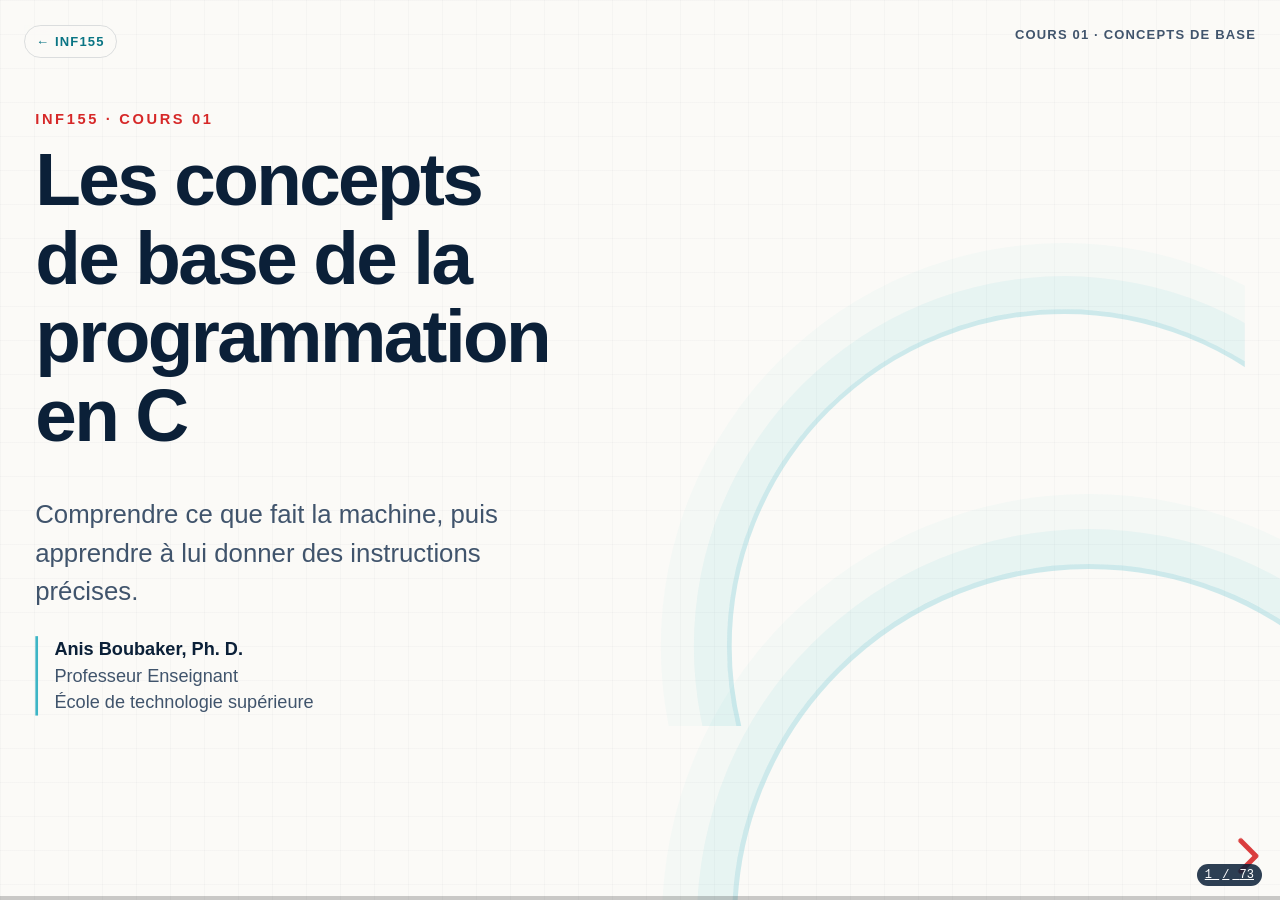
==== commit 65f6777e: "Renommer les séances en cours" ====
--- a/diapos/cours01/index.html
+++ b/diapos/cours01/index.html
@@ -3,20 +3,20 @@
   <head>
     <meta charset="utf-8">
     <meta name="viewport" content="width=device-width, initial-scale=1.0, maximum-scale=1.0, user-scalable=no">
-    <meta name="description" content="INF155 — Séance 1 : concepts de base de la programmation en C.">
-    <title>INF155 · Séance 1 · Concepts de base</title>
+    <meta name="description" content="INF155 — Cours 1 : concepts de base de la programmation en C.">
+    <title>INF155 · Cours 1 · Concepts de base</title>
 
     <link rel="stylesheet" href="../../vendor/reveal/reset.css">
     <link rel="stylesheet" href="../../vendor/reveal/reveal.css">
     <link rel="stylesheet" href="../../vendor/reveal/plugin/highlight/monokai.css">
     <link rel="stylesheet" href="../../css/inf155.css">
   </head>
-  <body class="deck-shell" data-course="INF155" data-session="Séance 1">
+  <body class="deck-shell" data-course="INF155" data-session="Cours 1">
     <div class="reveal">
       <a class="deck-home" href="../../" aria-label="Retour à la liste des cours">
         <span aria-hidden="true">←</span> INF155
       </a>
-      <div class="deck-label" aria-hidden="true">Séance 01 · Concepts de base</div>
+      <div class="deck-label" aria-hidden="true">Cours 01 · Concepts de base</div>
 
       <div class="slides">
         <section data-markdown="slides/00-introduction.md" data-separator="^\r?\n---\r?\n$" data-separator-vertical="$x" data-separator-notes="^Notes?:"></section>
